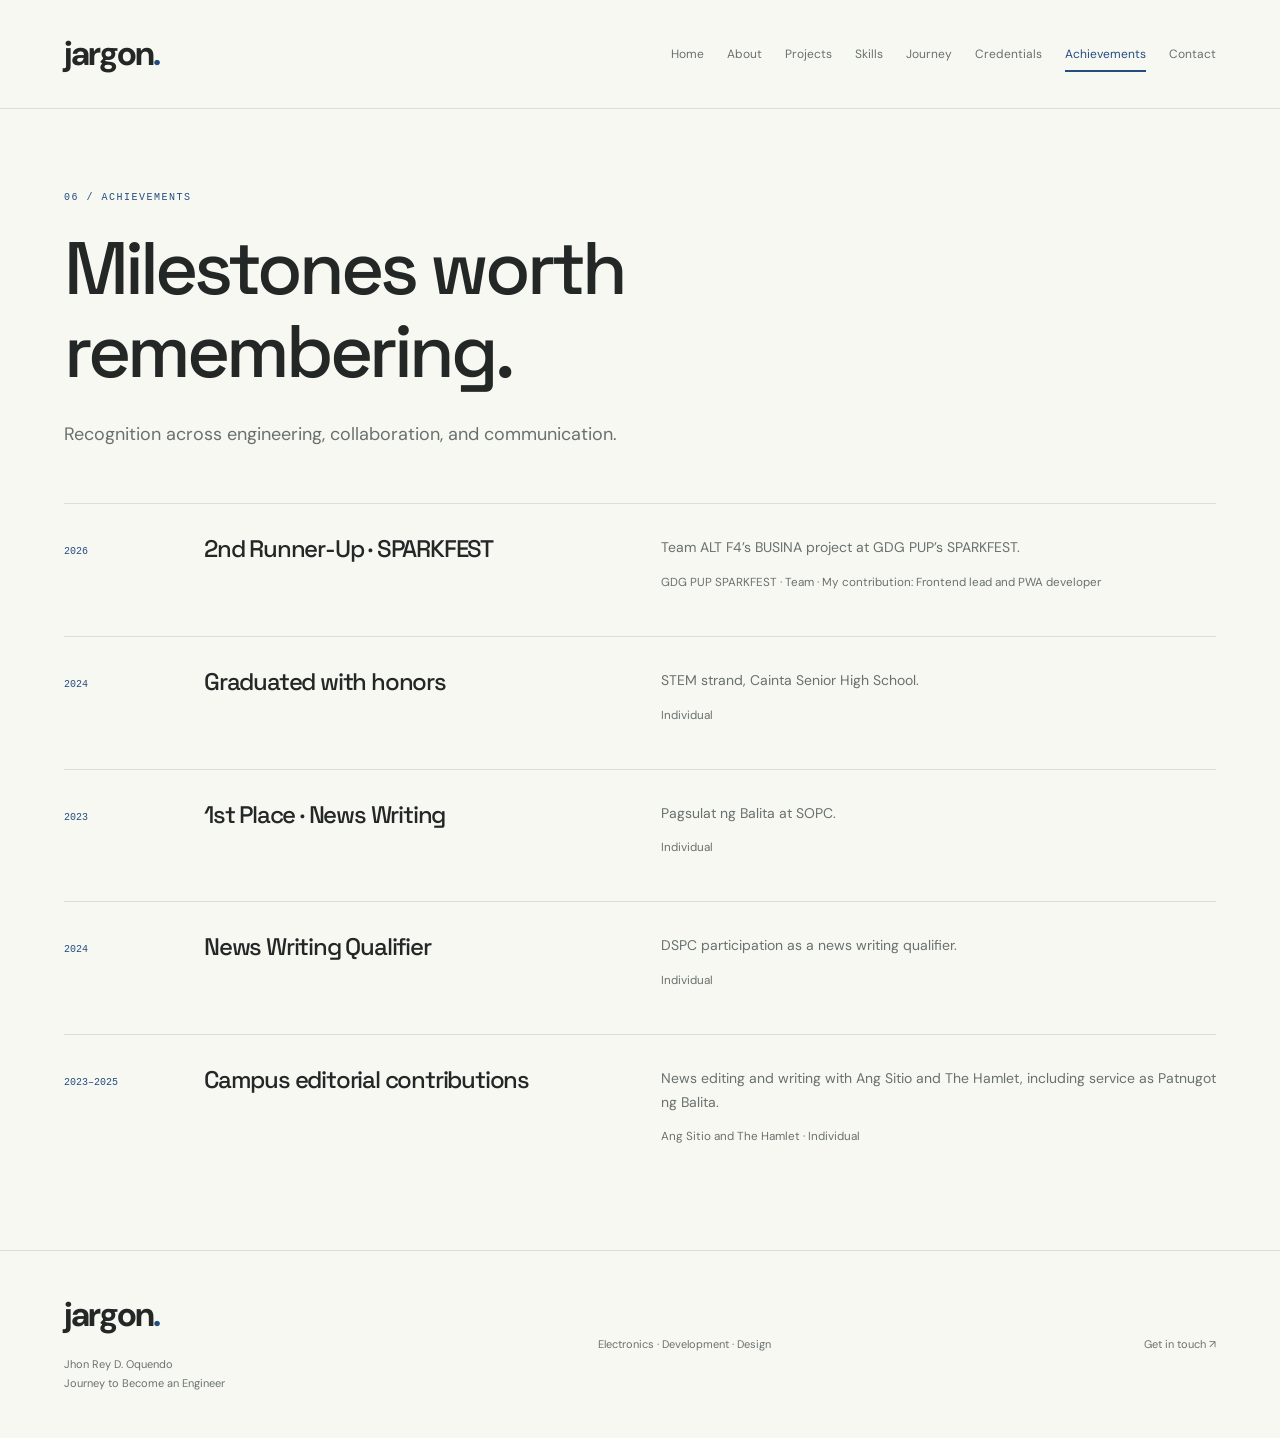
==== achievements.html @ 5123f9d2 "Deploy portfolio on GitHub Pages" ====
<!doctype html><html lang="en"><head><meta charset="utf-8"><meta name="viewport" content="width=device-width,initial-scale=1"><title>Achievements · Jargon: Jhon Rey D. Oquendo</title><meta name="description" content="Jhon Rey D. Oquendo — Journey to Become an Engineer. Electronics, web development, and visual design."><link rel="icon" href="favicon.svg" type="image/svg+xml"><meta name="theme-color" content="#f8f8f3"><link rel="stylesheet" href="style.css"></head><body data-project=""><a class="skip" href="#main">Skip to content</a><header><a class="brand" href="index.html">jargon<span>.</span></a><button class="menu" aria-expanded="false" aria-controls="navigation">Menu +</button><nav id="navigation" aria-label="Main navigation"><a href="index.html" >Home</a><a href="about.html" >About</a><a href="projects.html" >Projects</a><a href="skills.html" >Skills</a><a href="journey.html" >Journey</a><a href="credentials.html" >Credentials</a><a href="achievements.html" aria-current="page">Achievements</a><a href="contact.html" >Contact</a></nav></header><main id="main"><div class="page-heading"><p class="eyebrow">06 / ACHIEVEMENTS</p><h1>Milestones worth remembering.</h1><p class="lead">Recognition across engineering, collaboration, and communication.</p></div><!--AWARDS:START--><div class="row"><span>2026</span><h2>2nd Runner-Up · SPARKFEST</h2><div><p>Team ALT F4’s BUSINA project at GDG PUP’s SPARKFEST.</p><p><small>GDG PUP SPARKFEST · Team · My contribution: Frontend lead and PWA developer</small></p></div></div><div class="row"><span>2024</span><h2>Graduated with honors</h2><div><p>STEM strand, Cainta Senior High School.</p><p><small>Individual</small></p></div></div><div class="row"><span>2023</span><h2>1st Place · News Writing</h2><div><p>Pagsulat ng Balita at SOPC.</p><p><small>Individual</small></p></div></div><div class="row"><span>2024</span><h2>News Writing Qualifier</h2><div><p>DSPC participation as a news writing qualifier.</p><p><small>Individual</small></p></div></div><div class="row"><span>2023–2025</span><h2>Campus editorial contributions</h2><div><p>News editing and writing with Ang Sitio and The Hamlet, including service as Patnugot ng Balita.</p><p><small>Ang Sitio and The Hamlet · Individual</small></p></div></div><!--AWARDS:END--></main><footer><div><a class="brand" href="index.html">jargon<span>.</span></a><p>Jhon Rey D. Oquendo<br>Journey to Become an Engineer</p></div><span>Electronics · Development · Design</span><a href="contact.html">Get in touch ↗</a></footer><script src="app.js"></script></body></html>
---- style.css ----
@import url('https://fonts.googleapis.com/css2?family=DM+Sans:wght@400;500;600;700&family=Space+Grotesk:wght@400;500;600&display=swap');
:root{--ink:#232726;--muted:#69716e;--line:#dcded7;--blue:#244c80}*{box-sizing:border-box}body{margin:0;background:#f8f8f3;color:var(--ink);font:15px/1.7 'DM Sans',Arial,sans-serif}a{color:inherit;text-decoration:none}button{font:inherit;cursor:pointer}a:focus-visible,button:focus-visible{outline:2px solid var(--blue);outline-offset:5px}header{padding:25px 5%;border-bottom:1px solid var(--line);display:flex;align-items:center;justify-content:space-between;gap:30px}.brand{font-size:34px;font-weight:700;letter-spacing:-2px}.brand span{color:var(--blue)}nav{display:flex;gap:23px;font-size:12px}nav a{padding:6px 0;color:var(--muted)}nav a[aria-current],nav a:hover{color:var(--blue);box-shadow:0 2px var(--blue)}.menu{display:none}main{max-width:1280px;margin:auto;padding:0 5%}h1,h2,h3{font-family:'Space Grotesk',Arial,sans-serif;font-weight:500;line-height:1.12}h1{font-size:clamp(42px,5.8vw,78px);letter-spacing:-4px;margin:20px 0 25px}h2{font-size:34px;letter-spacing:-1.2px}h3{font-size:23px;letter-spacing:-.5px}p{color:var(--muted)}.eyebrow,.micro{font:10px/1.8 monospace;letter-spacing:1.5px;color:var(--blue)}.lead{font-size:18px;line-height:1.8;max-width:650px}.hero{display:grid;grid-template-columns:1.6fr 1fr;gap:8%;padding:90px 0 75px;align-items:center}.hero h1 em{font-family:Georgia,serif;font-weight:400;color:var(--blue)}.actions{display:flex;align-items:center;gap:25px;margin:32px 0 45px;font-size:12px}.button{display:inline-block;padding:13px 22px;background:var(--blue);color:white;font-size:12px}.identity-art{background:#e9ede8;min-height:360px;position:relative;display:grid;place-items:center;overflow:hidden;border:1px solid #d9dfd6;background-image:linear-gradient(#cbd3c333 1px,transparent 1px),linear-gradient(90deg,#cbd3c333 1px,transparent 1px);background-size:30px 30px}.identity-art strong{font:500 170px 'Space Grotesk',sans-serif;letter-spacing:-20px;color:#244c80}.identity-art strong span{color:#8eaa9e}.corner{position:absolute;top:20px;left:22px;font:8px monospace;letter-spacing:1px}.art-bottom{position:absolute;bottom:22px;left:22px;font:9px/1.8 monospace}.art-bottom small{color:var(--muted);font-size:8px}section{padding:60px 0;border-bottom:1px solid var(--line)}.section-head{display:flex;justify-content:space-between;align-items:end;margin-bottom:28px;gap:20px}.section-head h2{margin:12px 0}.section-head>a,.inline{font-size:12px;color:var(--blue)}.projects{display:grid;grid-template-columns:1fr 1fr;gap:40px 28px;margin:25px 0 70px}.project-visual{height:290px;position:relative;display:block;overflow:hidden;transition:transform .2s}.project-visual:hover{transform:translateY(-3px)}.project-meta{display:flex;justify-content:space-between;font:9px monospace;color:var(--muted);margin-top:20px;gap:10px}.project h3{margin:12px 0}.project h3 span{float:right}.project p{font-size:13px;margin:10px 0 14px}.tags{display:flex;gap:7px;flex-wrap:wrap}.tags span{border:1px solid var(--line);padding:4px 8px;font-size:9px;color:var(--muted)}.split{display:grid;grid-template-columns:1fr 1fr;gap:12%;align-items:start}.three{display:grid;grid-template-columns:repeat(3,1fr);gap:25px}.tile{border-top:1px solid var(--line);padding:25px 0}.tile>span{font:9px monospace;color:var(--blue)}.tile p{font-size:13px}.page-heading{padding:70px 0 35px}.page-heading h1{max-width:900px}.filters{display:flex;gap:8px;flex-wrap:wrap;margin:15px 0 35px}.filters button{background:none;border:1px solid var(--line);padding:9px 16px;font-size:12px;color:var(--muted)}.filters button.active{background:var(--blue);color:white;border-color:var(--blue)}.row{display:grid;grid-template-columns:110px 1fr 1.3fr;gap:30px;border-top:1px solid var(--line);padding:32px 0;align-items:start}.row>span{font:10px monospace;color:var(--blue);padding-top:10px}.row h2{font-size:24px;margin:0}.row p{margin:0 0 10px;font-size:14px}.row small{color:var(--muted)}.empty{background:#eef0e9;padding:65px 8%;margin:25px 0 80px;text-align:center;border:1px solid var(--line)}.empty>span{font:10px monospace;letter-spacing:2px;color:var(--blue)}.empty p{max-width:540px;margin:20px auto}.empty small{color:var(--muted)}[hidden]{display:none!important}footer{border-top:1px solid var(--line);margin-top:60px;padding:35px 5%;display:flex;align-items:center;justify-content:space-between;gap:25px}footer p{font-size:11px}footer>span,footer>a{font-size:11px;color:var(--muted)}.case{max-width:760px;padding:65px 0;margin:auto}.case .eyebrow{margin-top:45px}.case h3{font-size:23px;margin-top:35px}.case p{font-size:16px}.skip{position:absolute;top:-60px;left:15px;background:white;padding:10px;z-index:20}.skip:focus{top:10px}
.busina{background:#bce66b;color:#223321;padding:36px}.route{display:flex;align-items:center;gap:20px;font:10px monospace}.route span{width:65%;height:1px;background:#466331;position:relative}.route span:before,.route span:after{content:'';width:7px;height:7px;background:#263e25;position:absolute;top:-3px}.route span:after{right:0}.busina-word{font-size:clamp(45px,6vw,90px);font-weight:700;letter-spacing:-6px;margin-top:43px}.busina-word span{font-size:55px;margin-left:10px}.visual-footer{position:absolute;bottom:24px;left:30px;right:30px;display:flex;justify-content:space-between;font:9px monospace;letter-spacing:1px}.receiver{background:#222e31;display:grid;place-items:center}.pcb{width:260px;height:200px;background:#244c47;border:2px solid #658579;transform:rotate(-17deg);box-shadow:15px 20px 0 #1119;position:relative;background-image:linear-gradient(90deg,#4e786933 1px,transparent 1px),linear-gradient(#4e786933 1px,transparent 1px);background-size:14px 14px}.pcb:before,.pcb:after{content:'';position:absolute;width:10px;height:10px;border:3px solid #c4b582;top:10px;left:10px}.pcb:after{left:auto;right:10px;top:auto;bottom:10px}.chip{position:absolute;top:80px;left:90px;background:#111b20;border:5px dashed #a7b4ab;padding:13px 12px;font:10px monospace;box-shadow:3px 5px 5px #0009}.coil{position:absolute;top:20px;left:70px;font-size:50px;color:#d6a268;letter-spacing:-8px}.cap{position:absolute;background:#a3afb2;border:7px solid #1e272e;width:30px;height:30px;border-radius:50%;left:24px;top:95px;box-shadow:3px 4px 3px #0008}.c2{left:auto;right:20px;top:45px}.trace{position:absolute;width:90px;height:50px;border-top:3px solid #b6a46a;border-left:3px solid #b6a46a;top:62px;left:38px}.t2{left:150px;top:90px;width:70px;transform:rotate(180deg)}.t3{top:145px;left:55px;width:120px;height:20px}.pcb-label{position:absolute;bottom:13px;left:30px;font:8px monospace;color:#d1d9c0}.gabay{background:#e6e9df;color:#174c3f;padding:32px}.gabay-logo{font-size:47px;font-weight:700;letter-spacing:-2px;line-height:1}.gabay-logo span{display:block;font-weight:400}.gabay-logo small{display:block;font:9px monospace;letter-spacing:2px;margin-top:20px}.steps{display:flex;gap:8px;margin-top:30px}.steps span{border-top:1px solid #77958a;padding-top:10px;width:33%;font:10px/1.8 monospace}.relai{background:#292841;padding:35px}.relai-icon{position:absolute;right:38px;top:20px;font-size:100px;font-weight:700;color:#aca6f3;letter-spacing:-10px}.relai-icon span{color:var(--accent)}.relai strong{display:block;font:500 40px/1.1 'Space Grotesk',sans-serif;margin-top:55px;letter-spacing:-2px}@media(max-width:1000px){nav{gap:13px;font-size:11px}.hero{gap:4%}.hero h1{font-size:58px}.identity-art{min-height:320px}}@media(max-width:760px){header{flex-wrap:wrap;padding:16px 6%}.menu{display:block;border:1px solid var(--line);padding:7px 12px;background:none;font-size:12px}nav{display:none;width:100%;flex-wrap:wrap;gap:15px 24px;padding:10px 0}nav.open{display:flex}.hero{grid-template-columns:1fr;padding:45px 0}.hero h1{font-size:49px;letter-spacing:-2.5px}.hero .identity-art{min-height:250px}.identity-art strong{font-size:135px}.lead{font-size:16px}.projects,.split,.three{grid-template-columns:1fr}.split{gap:30px}.project-visual{height:280px}.row{grid-template-columns:1fr;gap:12px}.row h2{font-size:26px}h1{letter-spacing:-2px}.page-heading{padding-top:45px}.section-head{align-items:start}.section-head h2{font-size:28px}.section-head>a{min-width:90px}.page-heading h1{font-size:44px}footer{flex-wrap:wrap}footer>span{display:none}.busina-word{font-size:65px}section{padding:40px 0}}@media(prefers-reduced-motion:reduce){*{scroll-behavior:auto!important;transition:none!important}}
.panel{padding:0;border:0}.thumb{display:block;max-width:220px;margin-top:12px;border:1px solid var(--line)}.row .tags{margin-top:8px}.row a.inline{display:inline-block;margin-right:16px}.row h2 a{color:var(--blue)}
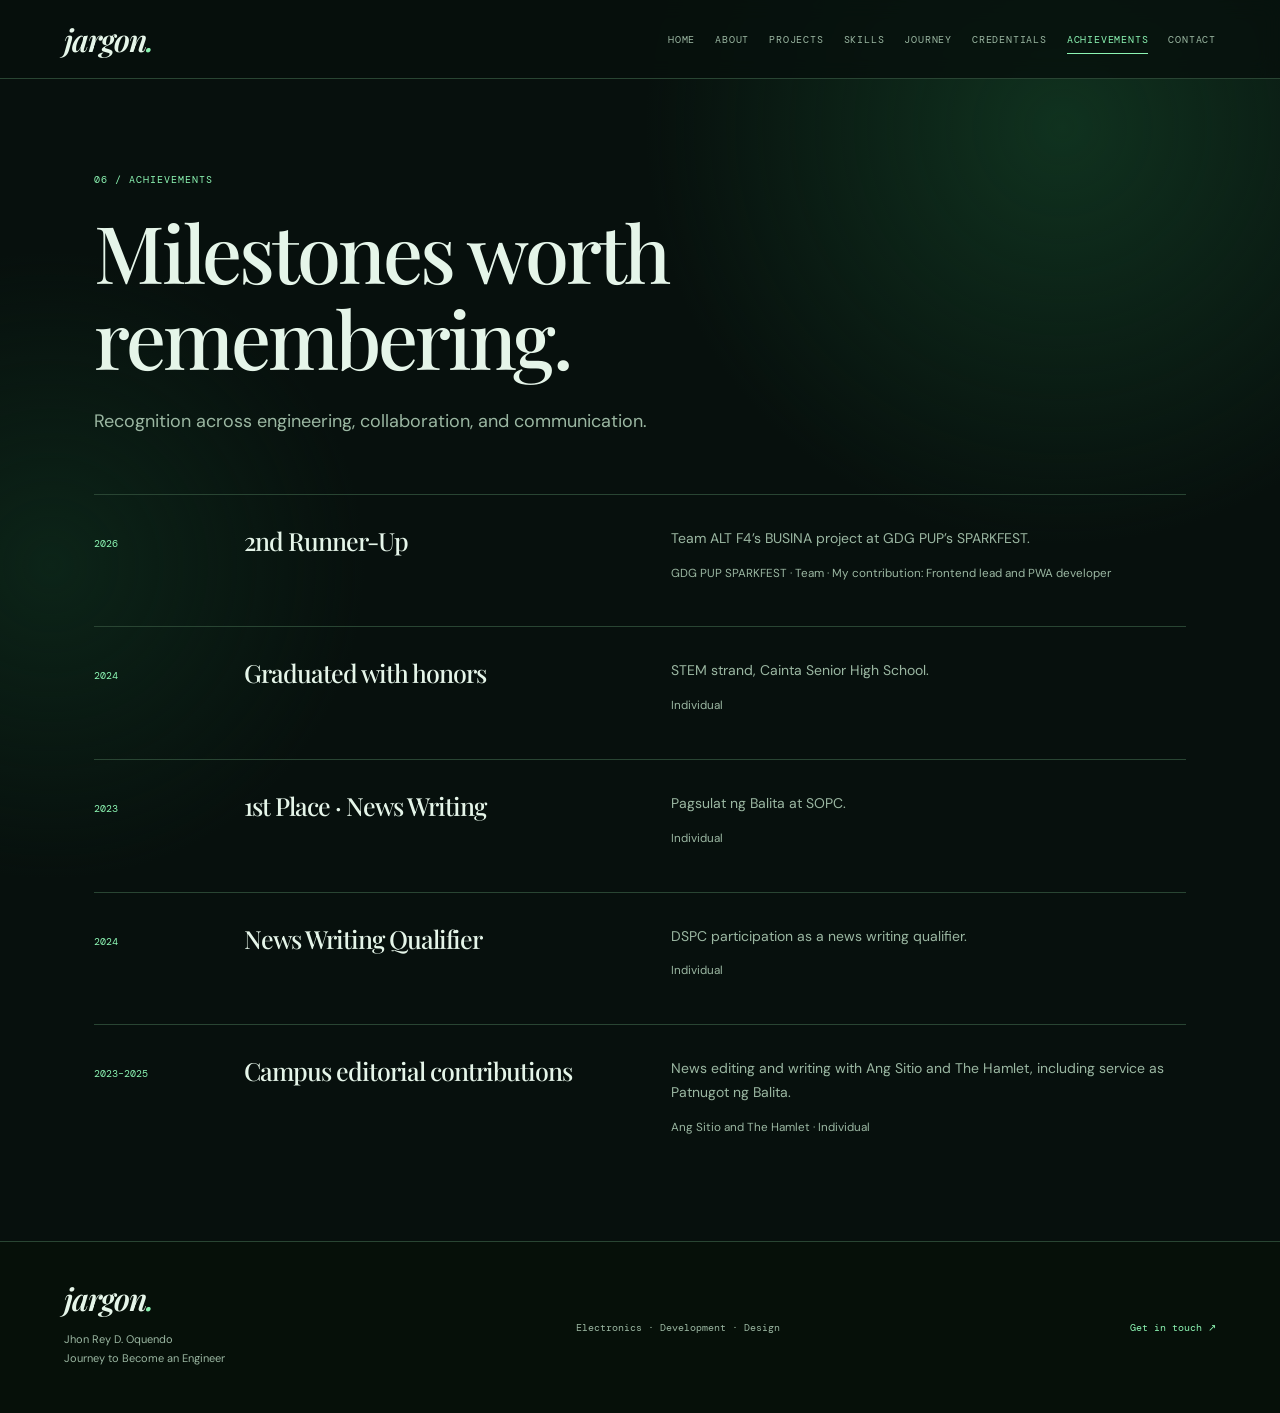
==== commit edd30f8e: "Publish safe certificate previews" ====
--- a/achievements.html
+++ b/achievements.html
@@ -1 +1 @@
-<!doctype html><html lang="en"><head><meta charset="utf-8"><meta name="viewport" content="width=device-width,initial-scale=1"><title>Achievements · Jargon: Jhon Rey D. Oquendo</title><meta name="description" content="Jhon Rey D. Oquendo — Journey to Become an Engineer. Electronics, web development, and visual design."><link rel="icon" href="favicon.svg" type="image/svg+xml"><meta name="theme-color" content="#f8f8f3"><link rel="stylesheet" href="style.css"></head><body data-project=""><a class="skip" href="#main">Skip to content</a><header><a class="brand" href="index.html">jargon<span>.</span></a><button class="menu" aria-expanded="false" aria-controls="navigation">Menu +</button><nav id="navigation" aria-label="Main navigation"><a href="index.html" >Home</a><a href="about.html" >About</a><a href="projects.html" >Projects</a><a href="skills.html" >Skills</a><a href="journey.html" >Journey</a><a href="credentials.html" >Credentials</a><a href="achievements.html" aria-current="page">Achievements</a><a href="contact.html" >Contact</a></nav></header><main id="main"><div class="page-heading"><p class="eyebrow">06 / ACHIEVEMENTS</p><h1>Milestones worth remembering.</h1><p class="lead">Recognition across engineering, collaboration, and communication.</p></div><!--AWARDS:START--><div class="row"><span>2026</span><h2>2nd Runner-Up · SPARKFEST</h2><div><p>Team ALT F4’s BUSINA project at GDG PUP’s SPARKFEST.</p><p><small>GDG PUP SPARKFEST · Team · My contribution: Frontend lead and PWA developer</small></p></div></div><div class="row"><span>2024</span><h2>Graduated with honors</h2><div><p>STEM strand, Cainta Senior High School.</p><p><small>Individual</small></p></div></div><div class="row"><span>2023</span><h2>1st Place · News Writing</h2><div><p>Pagsulat ng Balita at SOPC.</p><p><small>Individual</small></p></div></div><div class="row"><span>2024</span><h2>News Writing Qualifier</h2><div><p>DSPC participation as a news writing qualifier.</p><p><small>Individual</small></p></div></div><div class="row"><span>2023–2025</span><h2>Campus editorial contributions</h2><div><p>News editing and writing with Ang Sitio and The Hamlet, including service as Patnugot ng Balita.</p><p><small>Ang Sitio and The Hamlet · Individual</small></p></div></div><!--AWARDS:END--></main><footer><div><a class="brand" href="index.html">jargon<span>.</span></a><p>Jhon Rey D. Oquendo<br>Journey to Become an Engineer</p></div><span>Electronics · Development · Design</span><a href="contact.html">Get in touch ↗</a></footer><script src="app.js"></script></body></html>+<!doctype html><html lang="en"><head><meta charset="utf-8"><meta name="viewport" content="width=device-width,initial-scale=1"><title>Achievements · Jargon: Jhon Rey D. Oquendo</title><meta name="description" content="Jhon Rey D. Oquendo — Journey to Become an Engineer. Electronics, web development, and visual design."><link rel="icon" href="favicon.svg" type="image/svg+xml"><meta name="theme-color" content="#f8f8f3"><link rel="stylesheet" href="style.css"></head><body data-project=""><a class="skip" href="#main">Skip to content</a><header><a class="brand" href="index.html">jargon<span>.</span></a><button class="menu" aria-expanded="false" aria-controls="navigation">Menu +</button><nav id="navigation" aria-label="Main navigation"><a href="index.html" >Home</a><a href="about.html" >About</a><a href="projects.html" >Projects</a><a href="skills.html" >Skills</a><a href="journey.html" >Journey</a><a href="credentials.html" >Credentials</a><a href="achievements.html" aria-current="page">Achievements</a><a href="contact.html" >Contact</a></nav></header><main id="main"><div class="page-heading"><p class="eyebrow">06 / ACHIEVEMENTS</p><h1>Milestones worth remembering.</h1><p class="lead">Recognition across engineering, collaboration, and communication.</p></div><!--AWARDS:START--><div class="row"><span>2026</span><h2>2nd Runner-Up</h2><div><p>Team ALT F4’s BUSINA project at GDG PUP’s SPARKFEST.</p><p><small>GDG PUP SPARKFEST · Team · My contribution: Frontend lead and PWA developer</small></p></div></div><div class="row"><span>2024</span><h2>Graduated with honors</h2><div><p>STEM strand, Cainta Senior High School.</p><p><small>Individual</small></p></div></div><div class="row"><span>2023</span><h2>1st Place · News Writing</h2><div><p>Pagsulat ng Balita at SOPC.</p><p><small>Individual</small></p></div></div><div class="row"><span>2024</span><h2>News Writing Qualifier</h2><div><p>DSPC participation as a news writing qualifier.</p><p><small>Individual</small></p></div></div><div class="row"><span>2023–2025</span><h2>Campus editorial contributions</h2><div><p>News editing and writing with Ang Sitio and The Hamlet, including service as Patnugot ng Balita.</p><p><small>Ang Sitio and The Hamlet · Individual</small></p></div></div><!--AWARDS:END--></main><footer><div><a class="brand" href="index.html">jargon<span>.</span></a><p>Jhon Rey D. Oquendo<br>Journey to Become an Engineer</p></div><span>Electronics · Development · Design</span><a href="contact.html">Get in touch ↗</a></footer><script src="app.js"></script></body></html>
--- a/style.css
+++ b/style.css
@@ -1,4 +1,4 @@
-@import url('https://fonts.googleapis.com/css2?family=DM+Sans:wght@400;500;600;700&family=Space+Grotesk:wght@400;500;600&display=swap');
-:root{--ink:#232726;--muted:#69716e;--line:#dcded7;--blue:#244c80}*{box-sizing:border-box}body{margin:0;background:#f8f8f3;color:var(--ink);font:15px/1.7 'DM Sans',Arial,sans-serif}a{color:inherit;text-decoration:none}button{font:inherit;cursor:pointer}a:focus-visible,button:focus-visible{outline:2px solid var(--blue);outline-offset:5px}header{padding:25px 5%;border-bottom:1px solid var(--line);display:flex;align-items:center;justify-content:space-between;gap:30px}.brand{font-size:34px;font-weight:700;letter-spacing:-2px}.brand span{color:var(--blue)}nav{display:flex;gap:23px;font-size:12px}nav a{padding:6px 0;color:var(--muted)}nav a[aria-current],nav a:hover{color:var(--blue);box-shadow:0 2px var(--blue)}.menu{display:none}main{max-width:1280px;margin:auto;padding:0 5%}h1,h2,h3{font-family:'Space Grotesk',Arial,sans-serif;font-weight:500;line-height:1.12}h1{font-size:clamp(42px,5.8vw,78px);letter-spacing:-4px;margin:20px 0 25px}h2{font-size:34px;letter-spacing:-1.2px}h3{font-size:23px;letter-spacing:-.5px}p{color:var(--muted)}.eyebrow,.micro{font:10px/1.8 monospace;letter-spacing:1.5px;color:var(--blue)}.lead{font-size:18px;line-height:1.8;max-width:650px}.hero{display:grid;grid-template-columns:1.6fr 1fr;gap:8%;padding:90px 0 75px;align-items:center}.hero h1 em{font-family:Georgia,serif;font-weight:400;color:var(--blue)}.actions{display:flex;align-items:center;gap:25px;margin:32px 0 45px;font-size:12px}.button{display:inline-block;padding:13px 22px;background:var(--blue);color:white;font-size:12px}.identity-art{background:#e9ede8;min-height:360px;position:relative;display:grid;place-items:center;overflow:hidden;border:1px solid #d9dfd6;background-image:linear-gradient(#cbd3c333 1px,transparent 1px),linear-gradient(90deg,#cbd3c333 1px,transparent 1px);background-size:30px 30px}.identity-art strong{font:500 170px 'Space Grotesk',sans-serif;letter-spacing:-20px;color:#244c80}.identity-art strong span{color:#8eaa9e}.corner{position:absolute;top:20px;left:22px;font:8px monospace;letter-spacing:1px}.art-bottom{position:absolute;bottom:22px;left:22px;font:9px/1.8 monospace}.art-bottom small{color:var(--muted);font-size:8px}section{padding:60px 0;border-bottom:1px solid var(--line)}.section-head{display:flex;justify-content:space-between;align-items:end;margin-bottom:28px;gap:20px}.section-head h2{margin:12px 0}.section-head>a,.inline{font-size:12px;color:var(--blue)}.projects{display:grid;grid-template-columns:1fr 1fr;gap:40px 28px;margin:25px 0 70px}.project-visual{height:290px;position:relative;display:block;overflow:hidden;transition:transform .2s}.project-visual:hover{transform:translateY(-3px)}.project-meta{display:flex;justify-content:space-between;font:9px monospace;color:var(--muted);margin-top:20px;gap:10px}.project h3{margin:12px 0}.project h3 span{float:right}.project p{font-size:13px;margin:10px 0 14px}.tags{display:flex;gap:7px;flex-wrap:wrap}.tags span{border:1px solid var(--line);padding:4px 8px;font-size:9px;color:var(--muted)}.split{display:grid;grid-template-columns:1fr 1fr;gap:12%;align-items:start}.three{display:grid;grid-template-columns:repeat(3,1fr);gap:25px}.tile{border-top:1px solid var(--line);padding:25px 0}.tile>span{font:9px monospace;color:var(--blue)}.tile p{font-size:13px}.page-heading{padding:70px 0 35px}.page-heading h1{max-width:900px}.filters{display:flex;gap:8px;flex-wrap:wrap;margin:15px 0 35px}.filters button{background:none;border:1px solid var(--line);padding:9px 16px;font-size:12px;color:var(--muted)}.filters button.active{background:var(--blue);color:white;border-color:var(--blue)}.row{display:grid;grid-template-columns:110px 1fr 1.3fr;gap:30px;border-top:1px solid var(--line);padding:32px 0;align-items:start}.row>span{font:10px monospace;color:var(--blue);padding-top:10px}.row h2{font-size:24px;margin:0}.row p{margin:0 0 10px;font-size:14px}.row small{color:var(--muted)}.empty{background:#eef0e9;padding:65px 8%;margin:25px 0 80px;text-align:center;border:1px solid var(--line)}.empty>span{font:10px monospace;letter-spacing:2px;color:var(--blue)}.empty p{max-width:540px;margin:20px auto}.empty small{color:var(--muted)}[hidden]{display:none!important}footer{border-top:1px solid var(--line);margin-top:60px;padding:35px 5%;display:flex;align-items:center;justify-content:space-between;gap:25px}footer p{font-size:11px}footer>span,footer>a{font-size:11px;color:var(--muted)}.case{max-width:760px;padding:65px 0;margin:auto}.case .eyebrow{margin-top:45px}.case h3{font-size:23px;margin-top:35px}.case p{font-size:16px}.skip{position:absolute;top:-60px;left:15px;background:white;padding:10px;z-index:20}.skip:focus{top:10px}
-.busina{background:#bce66b;color:#223321;padding:36px}.route{display:flex;align-items:center;gap:20px;font:10px monospace}.route span{width:65%;height:1px;background:#466331;position:relative}.route span:before,.route span:after{content:'';width:7px;height:7px;background:#263e25;position:absolute;top:-3px}.route span:after{right:0}.busina-word{font-size:clamp(45px,6vw,90px);font-weight:700;letter-spacing:-6px;margin-top:43px}.busina-word span{font-size:55px;margin-left:10px}.visual-footer{position:absolute;bottom:24px;left:30px;right:30px;display:flex;justify-content:space-between;font:9px monospace;letter-spacing:1px}.receiver{background:#222e31;display:grid;place-items:center}.pcb{width:260px;height:200px;background:#244c47;border:2px solid #658579;transform:rotate(-17deg);box-shadow:15px 20px 0 #1119;position:relative;background-image:linear-gradient(90deg,#4e786933 1px,transparent 1px),linear-gradient(#4e786933 1px,transparent 1px);background-size:14px 14px}.pcb:before,.pcb:after{content:'';position:absolute;width:10px;height:10px;border:3px solid #c4b582;top:10px;left:10px}.pcb:after{left:auto;right:10px;top:auto;bottom:10px}.chip{position:absolute;top:80px;left:90px;background:#111b20;border:5px dashed #a7b4ab;padding:13px 12px;font:10px monospace;box-shadow:3px 5px 5px #0009}.coil{position:absolute;top:20px;left:70px;font-size:50px;color:#d6a268;letter-spacing:-8px}.cap{position:absolute;background:#a3afb2;border:7px solid #1e272e;width:30px;height:30px;border-radius:50%;left:24px;top:95px;box-shadow:3px 4px 3px #0008}.c2{left:auto;right:20px;top:45px}.trace{position:absolute;width:90px;height:50px;border-top:3px solid #b6a46a;border-left:3px solid #b6a46a;top:62px;left:38px}.t2{left:150px;top:90px;width:70px;transform:rotate(180deg)}.t3{top:145px;left:55px;width:120px;height:20px}.pcb-label{position:absolute;bottom:13px;left:30px;font:8px monospace;color:#d1d9c0}.gabay{background:#e6e9df;color:#174c3f;padding:32px}.gabay-logo{font-size:47px;font-weight:700;letter-spacing:-2px;line-height:1}.gabay-logo span{display:block;font-weight:400}.gabay-logo small{display:block;font:9px monospace;letter-spacing:2px;margin-top:20px}.steps{display:flex;gap:8px;margin-top:30px}.steps span{border-top:1px solid #77958a;padding-top:10px;width:33%;font:10px/1.8 monospace}.relai{background:#292841;padding:35px}.relai-icon{position:absolute;right:38px;top:20px;font-size:100px;font-weight:700;color:#aca6f3;letter-spacing:-10px}.relai-icon span{color:var(--accent)}.relai strong{display:block;font:500 40px/1.1 'Space Grotesk',sans-serif;margin-top:55px;letter-spacing:-2px}@media(max-width:1000px){nav{gap:13px;font-size:11px}.hero{gap:4%}.hero h1{font-size:58px}.identity-art{min-height:320px}}@media(max-width:760px){header{flex-wrap:wrap;padding:16px 6%}.menu{display:block;border:1px solid var(--line);padding:7px 12px;background:none;font-size:12px}nav{display:none;width:100%;flex-wrap:wrap;gap:15px 24px;padding:10px 0}nav.open{display:flex}.hero{grid-template-columns:1fr;padding:45px 0}.hero h1{font-size:49px;letter-spacing:-2.5px}.hero .identity-art{min-height:250px}.identity-art strong{font-size:135px}.lead{font-size:16px}.projects,.split,.three{grid-template-columns:1fr}.split{gap:30px}.project-visual{height:280px}.row{grid-template-columns:1fr;gap:12px}.row h2{font-size:26px}h1{letter-spacing:-2px}.page-heading{padding-top:45px}.section-head{align-items:start}.section-head h2{font-size:28px}.section-head>a{min-width:90px}.page-heading h1{font-size:44px}footer{flex-wrap:wrap}footer>span{display:none}.busina-word{font-size:65px}section{padding:40px 0}}@media(prefers-reduced-motion:reduce){*{scroll-behavior:auto!important;transition:none!important}}
-.panel{padding:0;border:0}.thumb{display:block;max-width:220px;margin-top:12px;border:1px solid var(--line)}.row .tags{margin-top:8px}.row a.inline{display:inline-block;margin-right:16px}.row h2 a{color:var(--blue)}
+@import url('https://fonts.googleapis.com/css2?family=DM+Mono:wght@400;500&family=DM+Sans:wght@400;500;600;700&family=Playfair+Display:ital,wght@0,500;0,600;1,500&display=swap');
+:root{--bg:#07100d;--panel:#102218;--ink:#e5f5e9;--muted:#9bb7a2;--line:#294533;--green:#8cf5b3;--green-deep:#3b9e64;--glow:rgba(115,245,167,.22)}*{box-sizing:border-box}html{background:var(--bg)}body{margin:0;background:radial-gradient(circle at 83% 9%,#10321f 0,transparent 25%),radial-gradient(circle at 4% 40%,#0c2418 0,transparent 21%),var(--bg);color:var(--ink);font:15px/1.7 'DM Sans',Arial,sans-serif;min-height:100vh}body:before{content:'';position:fixed;inset:0;pointer-events:none;opacity:.3;background-image:radial-gradient(#d6ffdf 1px,transparent 1px),radial-gradient(#8cf5b3 1px,transparent 1px);background-size:59px 59px,111px 111px;background-position:17px 11px,46px 70px;z-index:-1}a{color:inherit;text-decoration:none}button{font:inherit;cursor:pointer;color:inherit}a:focus-visible,button:focus-visible{outline:2px solid var(--green);outline-offset:5px}.skip{position:absolute;top:-60px;left:15px;background:var(--green);color:#061108;padding:10px;z-index:20}.skip:focus{top:10px}header{padding:18px 5%;border-bottom:1px solid var(--line);display:flex;align-items:center;justify-content:space-between;gap:30px;background:rgba(7,16,13,.82);backdrop-filter:blur(10px)}.brand{font:italic 600 31px 'Playfair Display',Georgia,serif;letter-spacing:-1px;color:var(--ink)}.brand span{color:var(--green)}nav{display:flex;gap:20px;font:10px 'DM Mono',monospace;text-transform:uppercase;letter-spacing:.08em}nav a{padding:7px 0;color:var(--muted)}nav a[aria-current],nav a:hover{color:var(--green);box-shadow:0 1px var(--green)}.menu{display:none;border:1px solid var(--line);padding:8px 12px;background:transparent;font:10px 'DM Mono',monospace;letter-spacing:.06em}main{max-width:1220px;margin:auto;padding:0 5%}h1,h2,h3{font-family:'Playfair Display',Georgia,serif;font-weight:500;line-height:1.08}h1{font-size:clamp(47px,6.2vw,82px);letter-spacing:-3px;margin:20px 0 25px}h2{font-size:36px;letter-spacing:-1px}h3{font-size:24px;letter-spacing:-.5px}p{color:var(--muted)}.eyebrow,.micro{font:10px/1.8 'DM Mono',monospace;letter-spacing:.1em;color:var(--green);text-transform:uppercase}.lead{font-size:18px;line-height:1.8;max-width:650px}.hero{display:grid;grid-template-columns:1.45fr .85fr;gap:8%;padding:100px 0 80px;align-items:center;min-height:650px}.hero h1 em{font-weight:500;color:var(--green)}.actions{display:flex;align-items:center;gap:25px;margin:32px 0 45px;font:11px 'DM Mono',monospace}.button{display:inline-block;padding:13px 19px;background:var(--green);color:#07130c;font-weight:500}.identity-art{background:linear-gradient(135deg,rgba(21,66,41,.85),rgba(4,15,10,.95));min-height:390px;position:relative;display:grid;place-items:center;overflow:hidden;border:1px solid #407652;border-radius:50%;aspect-ratio:1}.identity-art:before,.identity-art:after{content:'';position:absolute;border:1px solid rgba(140,245,179,.32);border-radius:50%;inset:18% -18%;transform:rotate(-26deg)}.identity-art:after{inset:-18% 24%;transform:rotate(28deg)}.identity-art strong{font:500 170px 'Playfair Display',serif;letter-spacing:-24px;color:var(--green);text-shadow:0 0 38px var(--glow);z-index:1}.identity-art strong span{color:#65a97d}.corner{position:absolute;top:25px;left:28px;font:9px 'DM Mono',monospace;letter-spacing:.08em;color:var(--green)}.art-bottom{position:absolute;bottom:25px;left:28px;font:9px/1.8 'DM Mono',monospace;color:#c9e7d1}.art-bottom small{color:var(--muted);font-size:8px}section{padding:65px 0;border-bottom:1px solid var(--line)}.section-head{display:flex;justify-content:space-between;align-items:end;margin-bottom:28px;gap:20px}.section-head h2{margin:12px 0}.section-head>a,.inline{font:11px 'DM Mono',monospace;color:var(--green)}.projects{display:grid;grid-template-columns:1fr 1fr;gap:48px 28px;margin:25px 0 70px}.project-visual{height:300px;position:relative;display:block;overflow:hidden;border:1px solid #355d41;transition:transform .2s,border-color .2s}.project-visual:hover{transform:translateY(-4px);border-color:var(--green)}.project-meta{display:flex;justify-content:space-between;font:9px 'DM Mono',monospace;color:var(--muted);margin-top:18px;gap:10px}.project h3{margin:12px 0}.project h3 span{float:right;color:var(--green)}.project p{font-size:13px;margin:10px 0 14px}.tags{display:flex;gap:7px;flex-wrap:wrap}.tags span{border:1px solid var(--line);padding:4px 8px;font:9px 'DM Mono',monospace;color:#b9d7c1}.split{display:grid;grid-template-columns:1fr 1fr;gap:12%;align-items:start}.three{display:grid;grid-template-columns:repeat(3,1fr);gap:25px}.tile{border-top:1px solid var(--line);padding:25px 0;transition:border-color .2s}.tile:hover{border-color:var(--green)}.tile>span{font:9px 'DM Mono',monospace;color:var(--green)}.tile p{font-size:13px}.page-heading{padding:82px 0 38px}.page-heading h1{max-width:900px}.filters{display:flex;gap:8px;flex-wrap:wrap;margin:15px 0 35px}.filters button{background:transparent;border:1px solid var(--line);padding:9px 16px;font:11px 'DM Mono',monospace;color:var(--muted)}.filters button.active{background:var(--green);color:#07130c;border-color:var(--green)}.row{display:grid;grid-template-columns:120px 1fr 1.3fr;gap:30px;border-top:1px solid var(--line);padding:32px 0;align-items:start}.row:hover{background:linear-gradient(90deg,rgba(115,245,167,.06),transparent)}.row>span{font:10px 'DM Mono',monospace;color:var(--green);padding-top:10px}.row h2{font-size:25px;margin:0}.row p{margin:0 0 10px;font-size:14px}.row small{color:var(--muted)}.empty{background:rgba(16,34,24,.7);padding:65px 8%;margin:25px 0 80px;text-align:center;border:1px solid var(--line)}.empty>span{font:10px 'DM Mono',monospace;letter-spacing:.16em;color:var(--green)}.empty p{max-width:540px;margin:20px auto}.empty small{color:var(--muted)}[hidden]{display:none!important}footer{border-top:1px solid var(--line);margin-top:60px;padding:35px 5%;display:flex;align-items:center;justify-content:space-between;gap:25px;background:#061009}footer p{font-size:11px}footer>span,footer>a{font:10px 'DM Mono',monospace;color:var(--muted)}footer>a{color:var(--green)}.case{max-width:760px;padding:75px 0;margin:auto}.case:before{content:'MISSION ARCHIVE';display:block;color:var(--green);font:10px 'DM Mono',monospace;letter-spacing:.14em;padding-bottom:22px;border-bottom:1px solid var(--line)}.case .eyebrow{margin-top:45px}.case h3{font-size:24px;margin-top:38px;color:#d7f6df}.case p{font-size:16px}.panel{padding:0;border:0}.thumb{display:block;max-width:220px;margin-top:12px;border:1px solid var(--line)}.row .tags{margin-top:8px}.row a.inline{display:inline-block;margin-right:16px}.row h2 a{color:var(--green)}
+.busina{background:linear-gradient(135deg,#173b25,#0b1e13);color:#d8ffe4;padding:36px}.route{display:flex;align-items:center;gap:20px;font:10px 'DM Mono',monospace}.route span{width:65%;height:1px;background:#8cf5b3;position:relative}.route span:before,.route span:after{content:'';width:7px;height:7px;background:#8cf5b3;position:absolute;top:-3px}.route span:after{right:0}.busina-word{font-size:clamp(45px,6vw,90px);font-weight:700;letter-spacing:-6px;margin-top:43px;color:var(--green)}.busina-word span{font-size:55px;margin-left:10px}.visual-footer{position:absolute;bottom:24px;left:30px;right:30px;display:flex;justify-content:space-between;font:9px 'DM Mono',monospace;letter-spacing:1px}.receiver{background:#07130e;display:grid;place-items:center}.pcb{width:260px;height:200px;background:#155b39;border:2px solid #79d69a;transform:rotate(-17deg);box-shadow:15px 20px 0 #0009;position:relative;background-image:linear-gradient(90deg,#82eaa433 1px,transparent 1px),linear-gradient(#82eaa433 1px,transparent 1px);background-size:14px 14px}.pcb:before,.pcb:after{content:'';position:absolute;width:10px;height:10px;border:3px solid #d7e888;top:10px;left:10px}.pcb:after{left:auto;right:10px;top:auto;bottom:10px}.chip{position:absolute;top:80px;left:90px;background:#0a100c;border:5px dashed #a7e4ba;padding:13px 12px;font:10px 'DM Mono',monospace;box-shadow:3px 5px 5px #0009}.coil{position:absolute;top:20px;left:70px;font-size:50px;color:#d7e888;letter-spacing:-8px}.cap{position:absolute;background:#c3dbca;border:7px solid #10241a;width:30px;height:30px;border-radius:50%;left:24px;top:95px;box-shadow:3px 4px 3px #0008}.c2{left:auto;right:20px;top:45px}.trace{position:absolute;width:90px;height:50px;border-top:3px solid #d7e888;border-left:3px solid #d7e888;top:62px;left:38px}.t2{left:150px;top:90px;width:70px;transform:rotate(180deg)}.t3{top:145px;left:55px;width:120px;height:20px}.pcb-label{position:absolute;bottom:13px;left:30px;font:8px 'DM Mono',monospace;color:#d1f6dc}.gabay{background:#102d20;color:#d5ffe1;padding:32px}.gabay-logo{font-size:47px;font-weight:700;letter-spacing:-2px;line-height:1;color:var(--green)}.gabay-logo span{display:block;font-weight:400}.gabay-logo small{display:block;font:9px 'DM Mono',monospace;letter-spacing:2px;margin-top:20px;color:#c2dfcb}.steps{display:flex;gap:8px;margin-top:30px}.steps span{border-top:1px solid #72a984;padding-top:10px;width:33%;font:10px/1.8 'DM Mono',monospace}.relai{background:#0a1620;padding:35px}.relai-icon{position:absolute;right:38px;top:20px;font-size:100px;font-weight:700;color:#a5e4bb;letter-spacing:-10px}.relai-icon span{color:var(--green)}.relai strong{display:block;font:500 40px/1.1 'Playfair Display',serif;margin-top:55px;letter-spacing:-2px;color:var(--green)}
+@media(max-width:1000px){nav{gap:13px;font-size:9px}.hero{gap:4%}.hero h1{font-size:60px}.identity-art{min-height:330px}}@media(max-width:760px){header{flex-wrap:wrap;padding:16px 6%}.menu{display:block}nav{display:none;width:100%;flex-wrap:wrap;gap:15px 24px;padding:10px 0}nav.open{display:flex}.hero{grid-template-columns:1fr;padding:55px 0;min-height:0}.hero h1{font-size:51px;letter-spacing:-2.5px}.hero .identity-art{min-height:250px;max-width:330px;margin:auto}.identity-art strong{font-size:135px}.lead{font-size:16px}.projects,.split,.three{grid-template-columns:1fr}.split{gap:30px}.project-visual{height:280px}.row{grid-template-columns:1fr;gap:12px}.row h2{font-size:26px}h1{letter-spacing:-2px}.page-heading{padding-top:55px}.section-head{align-items:start}.section-head h2{font-size:29px}.section-head>a{min-width:90px}.page-heading h1{font-size:46px}footer{flex-wrap:wrap}footer>span{display:none}.busina-word{font-size:65px}section{padding:45px 0}}@media(prefers-reduced-motion:reduce){*{scroll-behavior:auto!important;transition:none!important}}
